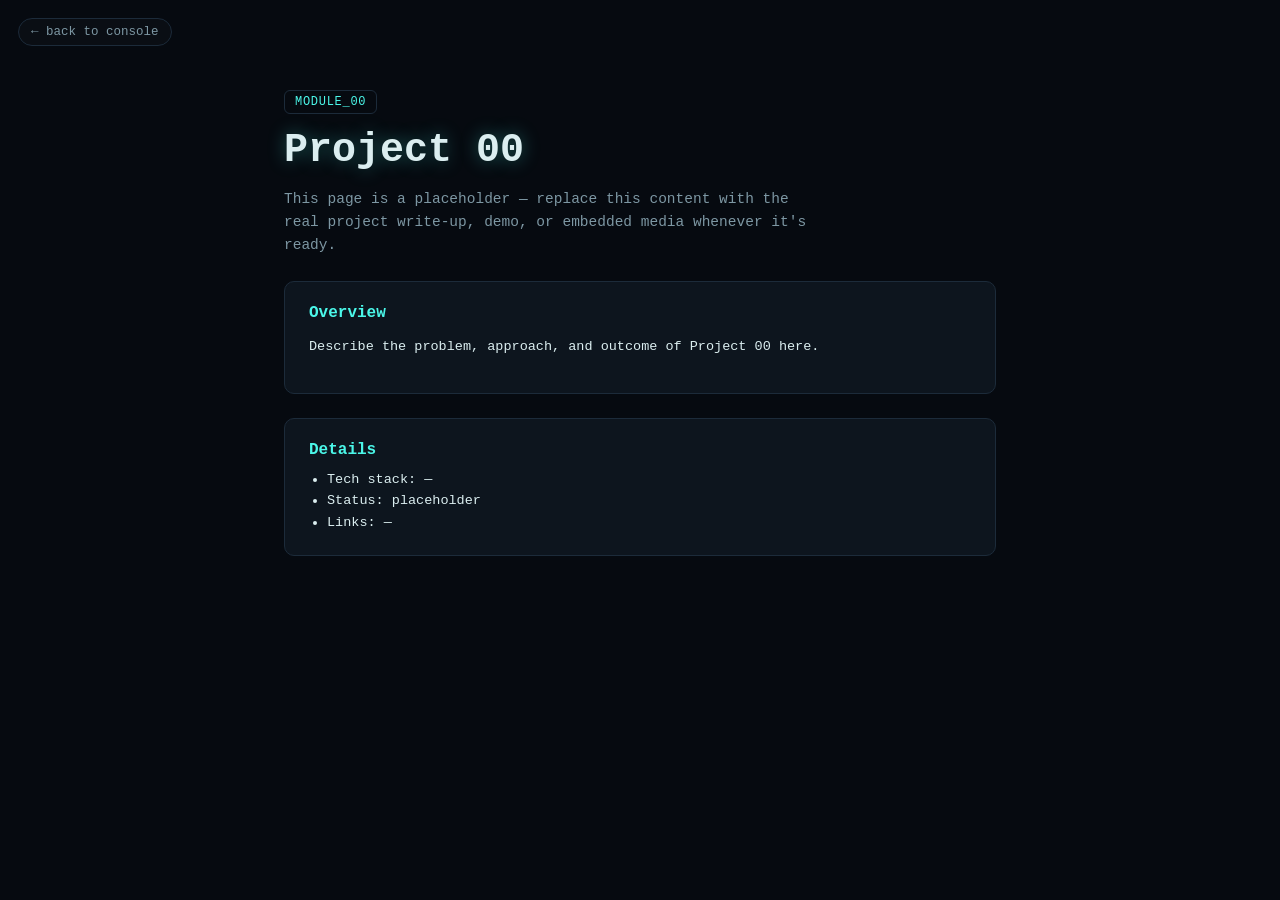
==== projects/project0/index.html @ e6dba57c "Add cyber-themed project console site with 5 isolated project pages - index.html + assets/home/: ter" ====
<!DOCTYPE html>
<html lang="en">
<head>
<meta charset="UTF-8">
<meta name="viewport" content="width=device-width, initial-scale=1.0">
<title>Project 00 // EECS280A</title>
<link rel="icon" href="data:image/svg+xml,<svg xmlns=%22http://www.w3.org/2000/svg%22 viewBox=%220 0 100 100%22><text y=%22.9em%22 font-size=%2290%22>🖥️</text></svg>">
<link rel="stylesheet" href="style.css">
</head>
<body>
  <a class="back" href="../../index.html">← back to console</a>

  <main class="wrap">
    <div class="tag">MODULE_00</div>
    <h1>Project 00</h1>
    <p class="sub">This page is a placeholder — replace this content with the real project write-up, demo, or embedded media whenever it's ready.</p>

    <section class="card">
      <h2>Overview</h2>
      <p>Describe the problem, approach, and outcome of Project 00 here.</p>
    </section>

    <section class="card">
      <h2>Details</h2>
      <ul>
        <li>Tech stack: —</li>
        <li>Status: placeholder</li>
        <li>Links: —</li>
      </ul>
    </section>
  </main>

  <script src="script.js"></script>
</body>
</html>
---- projects/project0/style.css ----
/* =========================================================
   Project 00 styling — scoped to this page only.
   Safe to fully rewrite without affecting the home page
   or any other /projects/* page.
   ========================================================= */

:root {
  --bg: #060a10;
  --card: #0d151e;
  --line: #1c2b3a;
  --accent: #4bf7e9;
  --text: #dbeef0;
  --text-dim: #7d97a3;
  --font-mono: "SFMono-Regular", Consolas, "Liberation Mono", Menlo, Courier, monospace;
}

* { box-sizing: border-box; }

html, body {
  margin: 0;
  background: var(--bg);
  color: var(--text);
  font-family: var(--font-mono);
}

.back {
  position: fixed;
  top: 18px;
  left: 18px;
  font-size: 12.5px;
  color: var(--text-dim);
  text-decoration: none;
  border: 1px solid var(--line);
  padding: 6px 12px;
  border-radius: 999px;
  background: rgba(255, 255, 255, 0.02);
  transition: color 0.15s ease, border-color 0.15s ease;
  z-index: 10;
}

.back:hover {
  color: var(--accent);
  border-color: var(--accent);
}

.wrap {
  max-width: 760px;
  margin: 0 auto;
  padding: 90px 24px 80px;
}

.tag {
  display: inline-block;
  font-size: 12px;
  letter-spacing: 0.06em;
  color: var(--accent);
  border: 1px solid var(--line);
  padding: 4px 10px;
  border-radius: 6px;
  margin-bottom: 14px;
}

h1 {
  font-size: clamp(28px, 5vw, 40px);
  margin: 0 0 12px;
  text-shadow: 0 0 18px color-mix(in srgb, var(--accent) 35%, transparent);
}

.sub {
  color: var(--text-dim);
  font-size: 14.5px;
  line-height: 1.6;
  max-width: 60ch;
}

.card {
  margin-top: 24px;
  padding: 22px 24px;
  background: var(--card);
  border: 1px solid var(--line);
  border-radius: 10px;
}

.card h2 {
  margin: 0 0 10px;
  font-size: 16px;
  color: var(--accent);
}

.card p,
.card li {
  font-size: 13.5px;
  line-height: 1.6;
  color: var(--text);
}

.card ul {
  margin: 0;
  padding-left: 18px;
}
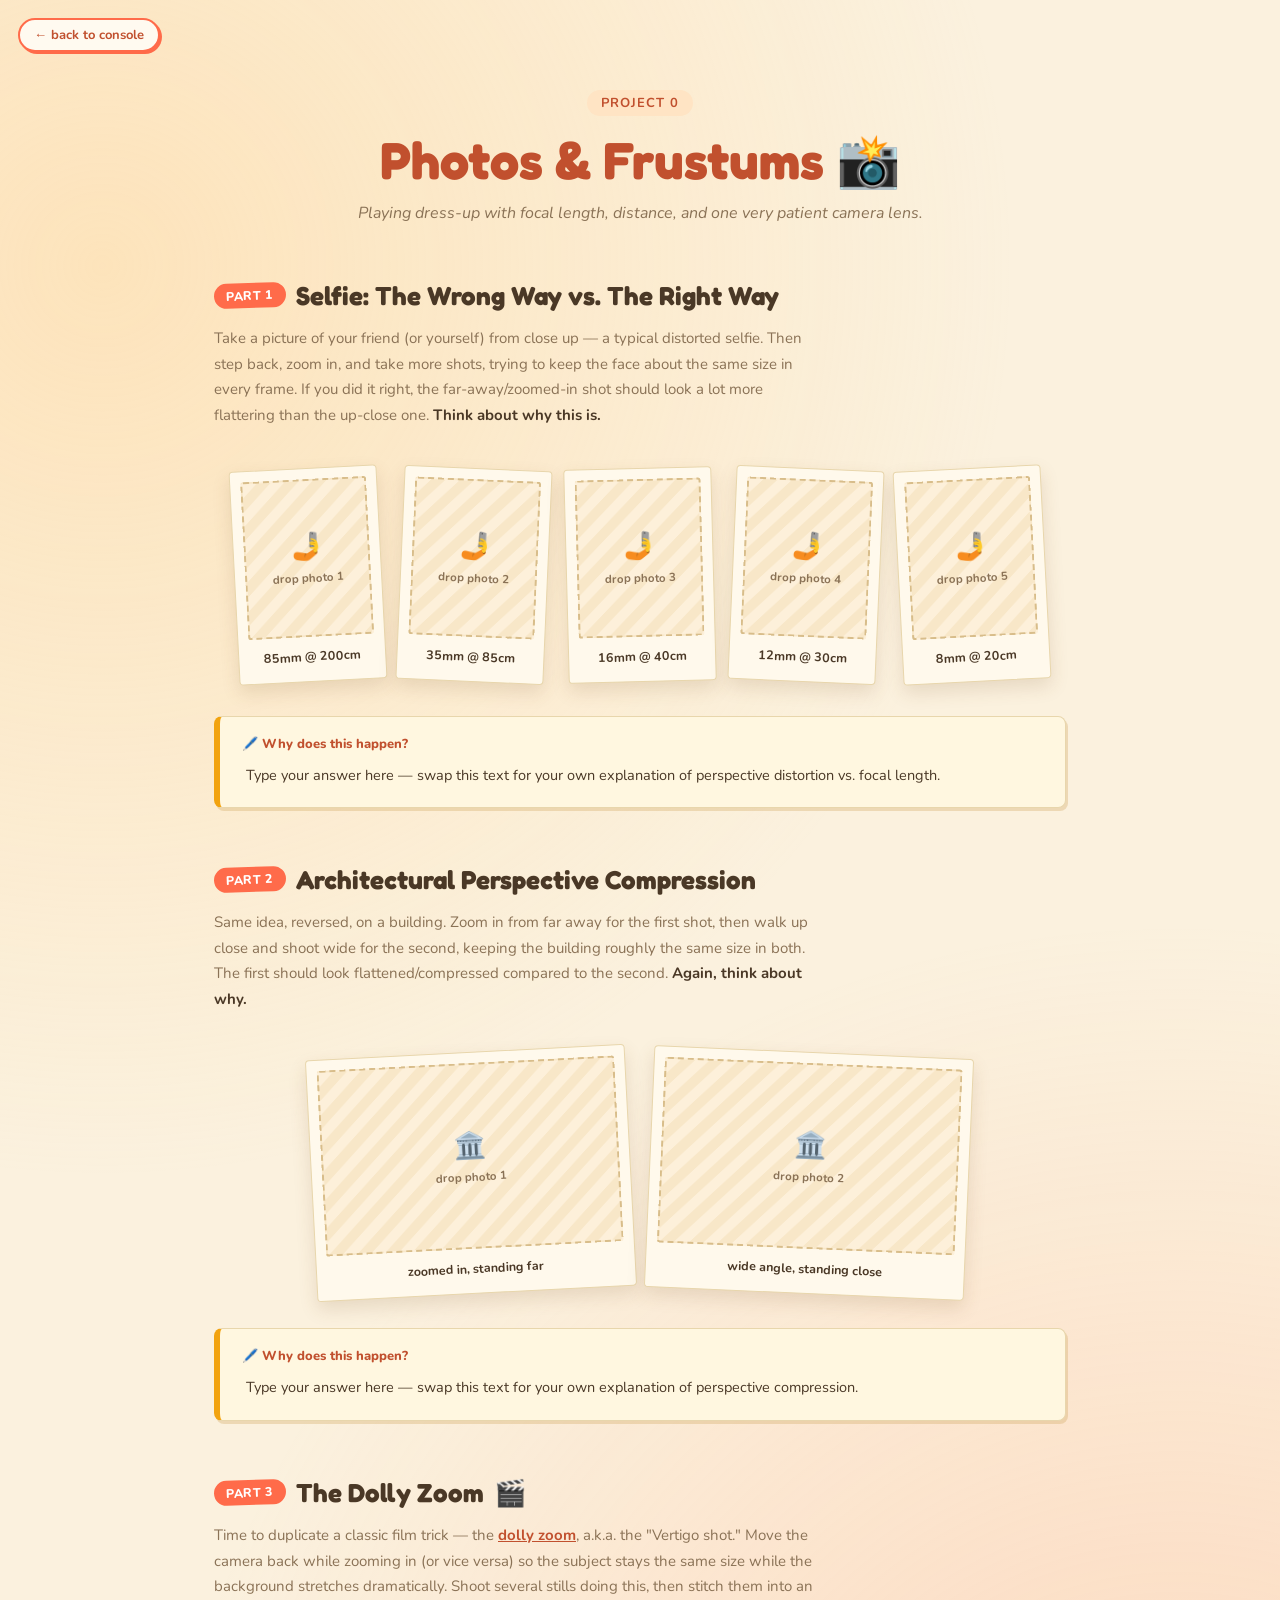
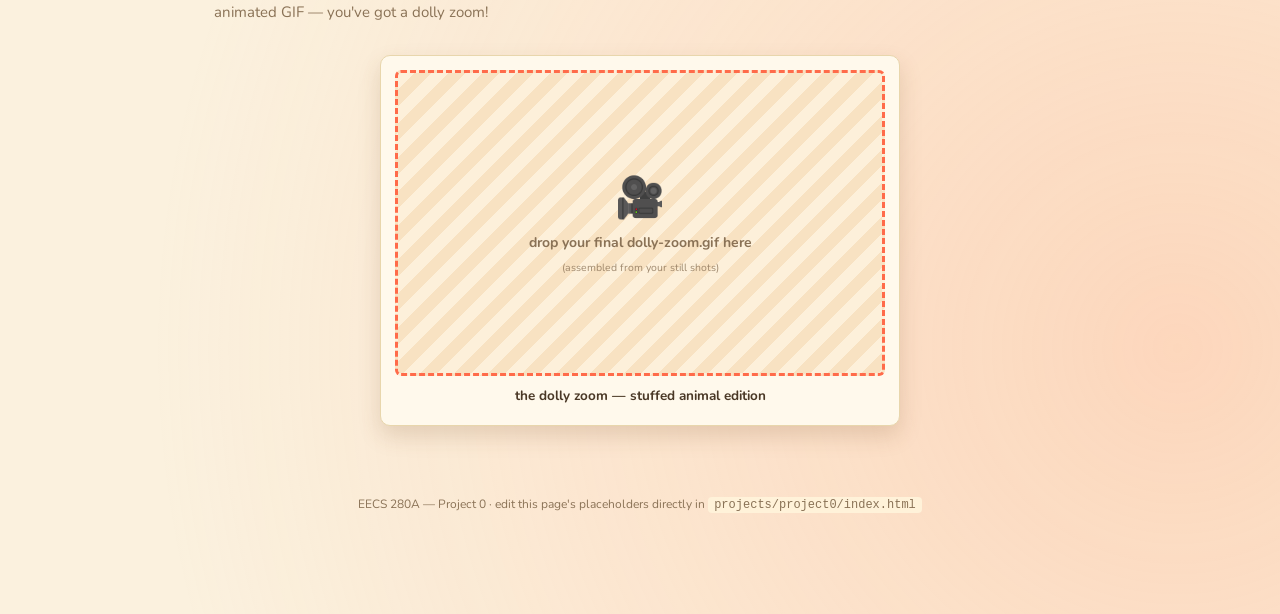
==== commit 10f6809e: "Rebuild Project 0 as the camera frustum / dolly zoom assignment page - Part 1: 5 polaroid-style phot" ====
--- a/projects/project0/index.html
+++ b/projects/project0/index.html
@@ -3,31 +3,116 @@
 <head>
 <meta charset="UTF-8">
 <meta name="viewport" content="width=device-width, initial-scale=1.0">
-<title>Project 00 // EECS280A</title>
-<link rel="icon" href="data:image/svg+xml,<svg xmlns=%22http://www.w3.org/2000/svg%22 viewBox=%220 0 100 100%22><text y=%22.9em%22 font-size=%2290%22>🖥️</text></svg>">
+<title>Project 0 // Photos &amp; Frustums</title>
+<link rel="icon" href="data:image/svg+xml,<svg xmlns=%22http://www.w3.org/2000/svg%22 viewBox=%220 0 100 100%22><text y=%22.9em%22 font-size=%2290%22>📸</text></svg>">
+<link rel="preconnect" href="https://fonts.googleapis.com">
+<link rel="preconnect" href="https://fonts.gstatic.com" crossorigin>
+<link href="https://fonts.googleapis.com/css2?family=Fredoka:wght@500;600;700&family=Nunito:ital,wght@0,400;0,600;0,700;1,600&display=swap" rel="stylesheet">
 <link rel="stylesheet" href="style.css">
 </head>
 <body>
   <a class="back" href="../../index.html">← back to console</a>
 
   <main class="wrap">
-    <div class="tag">MODULE_00</div>
-    <h1>Project 00</h1>
-    <p class="sub">This page is a placeholder — replace this content with the real project write-up, demo, or embedded media whenever it's ready.</p>
 
-    <section class="card">
-      <h2>Overview</h2>
-      <p>Describe the problem, approach, and outcome of Project 00 here.</p>
+    <header class="page-head">
+      <p class="eyebrow">Project 0</p>
+      <h1>Photos &amp; Frustums <span class="wiggle">📸</span></h1>
+      <p class="tagline">Playing dress-up with focal length, distance, and one very patient camera lens.</p>
+    </header>
+
+    <!-- ================= PART 1 ================= -->
+    <section class="part">
+      <h2><span class="num">Part 1</span> Selfie: The Wrong Way vs. The Right Way</h2>
+      <p class="blurb">
+        Take a picture of your friend (or yourself) from close up — a typical distorted selfie.
+        Then step back, zoom in, and take more shots, trying to keep the face about the same size
+        in every frame. If you did it right, the far-away/zoomed-in shot should look a lot more
+        flattering than the up-close one. <strong>Think about why this is.</strong>
+      </p>
+
+      <div class="filmstrip">
+        <!-- Replace each slot's contents with: <img src="your-photo.jpg" alt="Selfie at 85mm"> -->
+        <figure class="photo-slot polaroid">
+          <div class="photo-inner"><span class="ph-icon">🤳</span><span class="ph-text">drop photo 1</span></div>
+          <figcaption><input type="text" value="85mm @ 200cm" aria-label="Caption for photo 1"></figcaption>
+        </figure>
+        <figure class="photo-slot polaroid">
+          <div class="photo-inner"><span class="ph-icon">🤳</span><span class="ph-text">drop photo 2</span></div>
+          <figcaption><input type="text" value="35mm @ 85cm" aria-label="Caption for photo 2"></figcaption>
+        </figure>
+        <figure class="photo-slot polaroid">
+          <div class="photo-inner"><span class="ph-icon">🤳</span><span class="ph-text">drop photo 3</span></div>
+          <figcaption><input type="text" value="16mm @ 40cm" aria-label="Caption for photo 3"></figcaption>
+        </figure>
+        <figure class="photo-slot polaroid">
+          <div class="photo-inner"><span class="ph-icon">🤳</span><span class="ph-text">drop photo 4</span></div>
+          <figcaption><input type="text" value="12mm @ 30cm" aria-label="Caption for photo 4"></figcaption>
+        </figure>
+        <figure class="photo-slot polaroid">
+          <div class="photo-inner"><span class="ph-icon">🤳</span><span class="ph-text">drop photo 5</span></div>
+          <figcaption><input type="text" value="8mm @ 20cm" aria-label="Caption for photo 5"></figcaption>
+        </figure>
+      </div>
+
+      <div class="answer-box">
+        <p class="answer-label">🖊️ Why does this happen?</p>
+        <p class="answer-text" contenteditable="true">Type your answer here — swap this text for your own explanation of perspective distortion vs. focal length.</p>
+      </div>
     </section>
 
-    <section class="card">
-      <h2>Details</h2>
-      <ul>
-        <li>Tech stack: —</li>
-        <li>Status: placeholder</li>
-        <li>Links: —</li>
-      </ul>
+    <!-- ================= PART 2 ================= -->
+    <section class="part">
+      <h2><span class="num">Part 2</span> Architectural Perspective Compression</h2>
+      <p class="blurb">
+        Same idea, reversed, on a building. Zoom in from far away for the first shot, then walk up
+        close and shoot wide for the second, keeping the building roughly the same size in both.
+        The first should look flattened/compressed compared to the second. <strong>Again, think about why.</strong>
+      </p>
+
+      <div class="filmstrip filmstrip--wide">
+        <!-- Replace each slot's contents with: <img src="your-building.jpg" alt="Building facade"> -->
+        <figure class="photo-slot polaroid polaroid--wide">
+          <div class="photo-inner"><span class="ph-icon">🏛️</span><span class="ph-text">drop photo 1</span></div>
+          <figcaption><input type="text" value="zoomed in, standing far" aria-label="Caption for building photo 1"></figcaption>
+        </figure>
+        <figure class="photo-slot polaroid polaroid--wide">
+          <div class="photo-inner"><span class="ph-icon">🏛️</span><span class="ph-text">drop photo 2</span></div>
+          <figcaption><input type="text" value="wide angle, standing close" aria-label="Caption for building photo 2"></figcaption>
+        </figure>
+      </div>
+
+      <div class="answer-box">
+        <p class="answer-label">🖊️ Why does this happen?</p>
+        <p class="answer-text" contenteditable="true">Type your answer here — swap this text for your own explanation of perspective compression.</p>
+      </div>
     </section>
+
+    <!-- ================= PART 3 ================= -->
+    <section class="part">
+      <h2><span class="num">Part 3</span> The Dolly Zoom <span class="wiggle">🎬</span></h2>
+      <p class="blurb">
+        Time to duplicate a classic film trick — the <a href="https://en.wikipedia.org/wiki/Dolly_zoom" target="_blank" rel="noopener">dolly zoom</a>,
+        a.k.a. the "Vertigo shot." Move the camera back while zooming in (or vice versa) so the
+        subject stays the same size while the background stretches dramatically. Shoot several
+        stills doing this, then stitch them into an animated GIF — you've got a dolly zoom!
+      </p>
+
+      <!-- Replace this slot's contents with: <img src="dolly-zoom.gif" alt="Dolly zoom animation"> -->
+      <figure class="gif-slot">
+        <div class="gif-inner">
+          <span class="ph-icon">🎥</span>
+          <span class="ph-text">drop your final dolly-zoom.gif here</span>
+          <span class="ph-sub">(assembled from your still shots)</span>
+        </div>
+        <figcaption><input type="text" value="the dolly zoom — stuffed animal edition" aria-label="Caption for dolly zoom GIF"></figcaption>
+      </figure>
+    </section>
+
+    <footer class="foot">
+      <p>EECS 280A — Project 0 · edit this page's placeholders directly in <code>projects/project0/index.html</code></p>
+    </footer>
+
   </main>
 
   <script src="script.js"></script>
--- a/projects/project0/style.css
+++ b/projects/project0/style.css
@@ -1,100 +1,343 @@
 /* =========================================================
-   Project 00 styling — scoped to this page only.
-   Safe to fully rewrite without affecting the home page
-   or any other /projects/* page.
+   Project 0 styling — scoped to this page only.
+   Warm / funny "scrapbook" theme. Safe to fully rewrite
+   without affecting the home page or any other project page.
    ========================================================= */
 
 :root {
-  --bg: #060a10;
-  --card: #0d151e;
-  --line: #1c2b3a;
-  --accent: #4bf7e9;
-  --text: #dbeef0;
-  --text-dim: #7d97a3;
-  --font-mono: "SFMono-Regular", Consolas, "Liberation Mono", Menlo, Courier, monospace;
+  --bg: #fbf1de;
+  --bg-tape: #fff9ec;
+  --paper: #fffaf0;
+  --line: #e8d6ac;
+  --coral: #ff6b4a;
+  --mustard: #f2a30f;
+  --terracotta: #c1502e;
+  --ink: #4a3826;
+  --ink-dim: #8a7256;
+  --font-display: "Fredoka", "Comic Sans MS", "Segoe UI Rounded", sans-serif;
+  --font-body: "Nunito", "Segoe UI", sans-serif;
 }
 
 * { box-sizing: border-box; }
 
 html, body {
   margin: 0;
-  background: var(--bg);
-  color: var(--text);
-  font-family: var(--font-mono);
+  background:
+    radial-gradient(circle at 8% 12%, rgba(255, 214, 153, 0.5), transparent 40%),
+    radial-gradient(circle at 92% 88%, rgba(255, 176, 138, 0.4), transparent 45%),
+    var(--bg);
+  color: var(--ink);
+  font-family: var(--font-body);
 }
 
 .back {
   position: fixed;
   top: 18px;
   left: 18px;
+  font-size: 13px;
+  font-weight: 700;
+  color: var(--terracotta);
+  text-decoration: none;
+  border: 2px solid var(--coral);
+  padding: 6px 14px;
+  border-radius: 999px;
+  background: var(--paper);
+  box-shadow: 2px 2px 0 var(--coral);
+  transition: transform 0.12s ease, box-shadow 0.12s ease;
+  z-index: 10;
+}
+
+.back:hover {
+  transform: translate(-2px, -2px);
+  box-shadow: 4px 4px 0 var(--coral);
+}
+
+.wrap {
+  max-width: 900px;
+  margin: 0 auto;
+  padding: 90px 24px 90px;
+}
+
+/* ---------- Header ---------- */
+
+.page-head {
+  text-align: center;
+  margin-bottom: 46px;
+}
+
+.eyebrow {
+  display: inline-block;
+  font-weight: 700;
+  font-size: 13px;
+  letter-spacing: 0.08em;
+  text-transform: uppercase;
+  color: var(--terracotta);
+  background: #ffe4c4;
+  padding: 4px 14px;
+  border-radius: 999px;
+  margin: 0 0 12px;
+}
+
+.page-head h1 {
+  font-family: var(--font-display);
+  font-weight: 700;
+  font-size: clamp(32px, 6vw, 52px);
+  margin: 0 0 10px;
+  color: var(--terracotta);
+}
+
+.wiggle {
+  display: inline-block;
+  animation: wiggle 2.6s ease-in-out infinite;
+}
+
+@keyframes wiggle {
+  0%, 100% { transform: rotate(-6deg); }
+  50% { transform: rotate(8deg); }
+}
+
+.tagline {
+  font-size: 16px;
+  color: var(--ink-dim);
+  font-style: italic;
+  margin: 0;
+}
+
+/* ---------- Parts ---------- */
+
+.part {
+  margin-top: 56px;
+}
+
+.part h2 {
+  font-family: var(--font-display);
+  font-size: clamp(20px, 3vw, 26px);
+  color: var(--ink);
+  margin: 0 0 10px;
+  display: flex;
+  align-items: center;
+  gap: 10px;
+  flex-wrap: wrap;
+}
+
+.num {
+  font-family: var(--font-body);
+  font-weight: 800;
   font-size: 12.5px;
-  color: var(--text-dim);
-  text-decoration: none;
+  letter-spacing: 0.05em;
+  text-transform: uppercase;
+  color: #fff;
+  background: var(--coral);
+  padding: 4px 12px;
+  border-radius: 999px;
+  transform: rotate(-2deg);
+}
+
+.blurb {
+  font-size: 15px;
+  line-height: 1.7;
+  color: var(--ink-dim);
+  max-width: 68ch;
+}
+
+.blurb a {
+  color: var(--terracotta);
+  font-weight: 700;
+}
+
+.blurb strong {
+  color: var(--ink);
+}
+
+/* ---------- Filmstrip / polaroids ---------- */
+
+.filmstrip {
+  display: flex;
+  gap: 18px;
+  flex-wrap: wrap;
+  justify-content: center;
+  margin: 30px 0 24px;
+  padding: 10px 0;
+}
+
+.polaroid {
+  background: var(--bg-tape);
   border: 1px solid var(--line);
-  padding: 6px 12px;
-  border-radius: 999px;
-  background: rgba(255, 255, 255, 0.02);
-  transition: color 0.15s ease, border-color 0.15s ease;
-  z-index: 10;
-}
-
-.back:hover {
-  color: var(--accent);
-  border-color: var(--accent);
-}
-
-.wrap {
-  max-width: 760px;
-  margin: 0 auto;
-  padding: 90px 24px 80px;
-}
-
-.tag {
-  display: inline-block;
-  font-size: 12px;
-  letter-spacing: 0.06em;
-  color: var(--accent);
+  border-radius: 4px;
+  padding: 10px 10px 14px;
+  box-shadow: 0 8px 18px rgba(120, 80, 40, 0.15);
+  width: 148px;
+  margin: 0;
+  transition: transform 0.15s ease, box-shadow 0.15s ease;
+}
+
+.filmstrip .polaroid:nth-child(odd) { transform: rotate(-3deg); }
+.filmstrip .polaroid:nth-child(even) { transform: rotate(2.5deg); }
+.filmstrip .polaroid:nth-child(3n) { transform: rotate(-1.5deg); }
+
+.polaroid:hover {
+  transform: rotate(0deg) translateY(-4px) scale(1.03);
+  box-shadow: 0 14px 26px rgba(120, 80, 40, 0.22);
+  z-index: 2;
+}
+
+.polaroid--wide {
+  width: 320px;
+}
+
+.photo-inner {
+  aspect-ratio: 4 / 5;
+  border: 2px dashed #d8bd8a;
+  border-radius: 3px;
+  background: repeating-linear-gradient(
+    135deg,
+    #fdf0da,
+    #fdf0da 10px,
+    #f8e7c8 10px,
+    #f8e7c8 20px
+  );
+  display: flex;
+  flex-direction: column;
+  align-items: center;
+  justify-content: center;
+  gap: 6px;
+  color: var(--ink-dim);
+}
+
+.polaroid--wide .photo-inner {
+  aspect-ratio: 16 / 10;
+}
+
+.ph-icon {
+  font-size: 26px;
+}
+
+.ph-text {
+  font-size: 11.5px;
+  font-weight: 700;
+  text-align: center;
+  padding: 0 8px;
+}
+
+.ph-sub {
+  font-size: 10.5px;
+  color: var(--ink-dim);
+  opacity: 0.8;
+}
+
+figcaption {
+  margin-top: 8px;
+  text-align: center;
+}
+
+figcaption input {
+  width: 100%;
+  border: none;
+  background: transparent;
+  text-align: center;
+  font-family: var(--font-body);
+  font-size: 12.5px;
+  font-weight: 700;
+  color: var(--ink);
+  padding: 2px 4px;
+  border-radius: 4px;
+}
+
+figcaption input:focus {
+  outline: 2px solid var(--mustard);
+  background: #fff;
+}
+
+/* ---------- Answer boxes ---------- */
+
+.answer-box {
+  background: #fff7e0;
   border: 1px solid var(--line);
-  padding: 4px 10px;
-  border-radius: 6px;
-  margin-bottom: 14px;
-}
-
-h1 {
-  font-size: clamp(28px, 5vw, 40px);
-  margin: 0 0 12px;
-  text-shadow: 0 0 18px color-mix(in srgb, var(--accent) 35%, transparent);
-}
-
-.sub {
-  color: var(--text-dim);
+  border-left: 6px solid var(--mustard);
+  border-radius: 8px;
+  padding: 18px 22px;
+  margin-top: 18px;
+  box-shadow: 2px 3px 0 rgba(210, 170, 100, 0.35);
+}
+
+.answer-label {
+  margin: 0 0 8px;
+  font-weight: 800;
+  font-size: 13px;
+  color: var(--terracotta);
+}
+
+.answer-text {
+  margin: 0;
   font-size: 14.5px;
-  line-height: 1.6;
-  max-width: 60ch;
-}
-
-.card {
-  margin-top: 24px;
-  padding: 22px 24px;
-  background: var(--card);
+  line-height: 1.7;
+  color: var(--ink);
+  min-height: 1.4em;
+  border-radius: 4px;
+  padding: 2px 4px;
+}
+
+.answer-text:focus {
+  outline: 2px dashed var(--mustard);
+  background: #fffdf5;
+}
+
+/* ---------- Part 3 GIF slot ---------- */
+
+.gif-slot {
+  margin: 30px auto 0;
+  max-width: 520px;
+  background: var(--bg-tape);
   border: 1px solid var(--line);
   border-radius: 10px;
-}
-
-.card h2 {
-  margin: 0 0 10px;
-  font-size: 16px;
-  color: var(--accent);
-}
-
-.card p,
-.card li {
+  padding: 14px 14px 18px;
+  box-shadow: 0 10px 22px rgba(120, 80, 40, 0.18);
+}
+
+.gif-inner {
+  aspect-ratio: 16 / 10;
+  border: 3px dashed var(--coral);
+  border-radius: 6px;
+  background: repeating-linear-gradient(
+    135deg,
+    #fdf0da,
+    #fdf0da 12px,
+    #f8e2c2 12px,
+    #f8e2c2 24px
+  );
+  display: flex;
+  flex-direction: column;
+  align-items: center;
+  justify-content: center;
+  gap: 8px;
+  color: var(--ink-dim);
+}
+
+.gif-inner .ph-icon { font-size: 40px; }
+.gif-inner .ph-text { font-size: 14px; }
+
+.gif-slot figcaption input {
   font-size: 13.5px;
-  line-height: 1.6;
-  color: var(--text);
-}
-
-.card ul {
-  margin: 0;
-  padding-left: 18px;
-}
+}
+
+/* ---------- Footer ---------- */
+
+.foot {
+  margin-top: 70px;
+  text-align: center;
+  font-size: 12px;
+  color: var(--ink-dim);
+}
+
+.foot code {
+  background: #fff2d9;
+  padding: 1px 6px;
+  border-radius: 4px;
+}
+
+@media (max-width: 560px) {
+  .wrap { padding: 80px 16px 70px; }
+  .filmstrip { gap: 12px; }
+  .polaroid { width: 42%; }
+  .polaroid--wide { width: 100%; }
+}
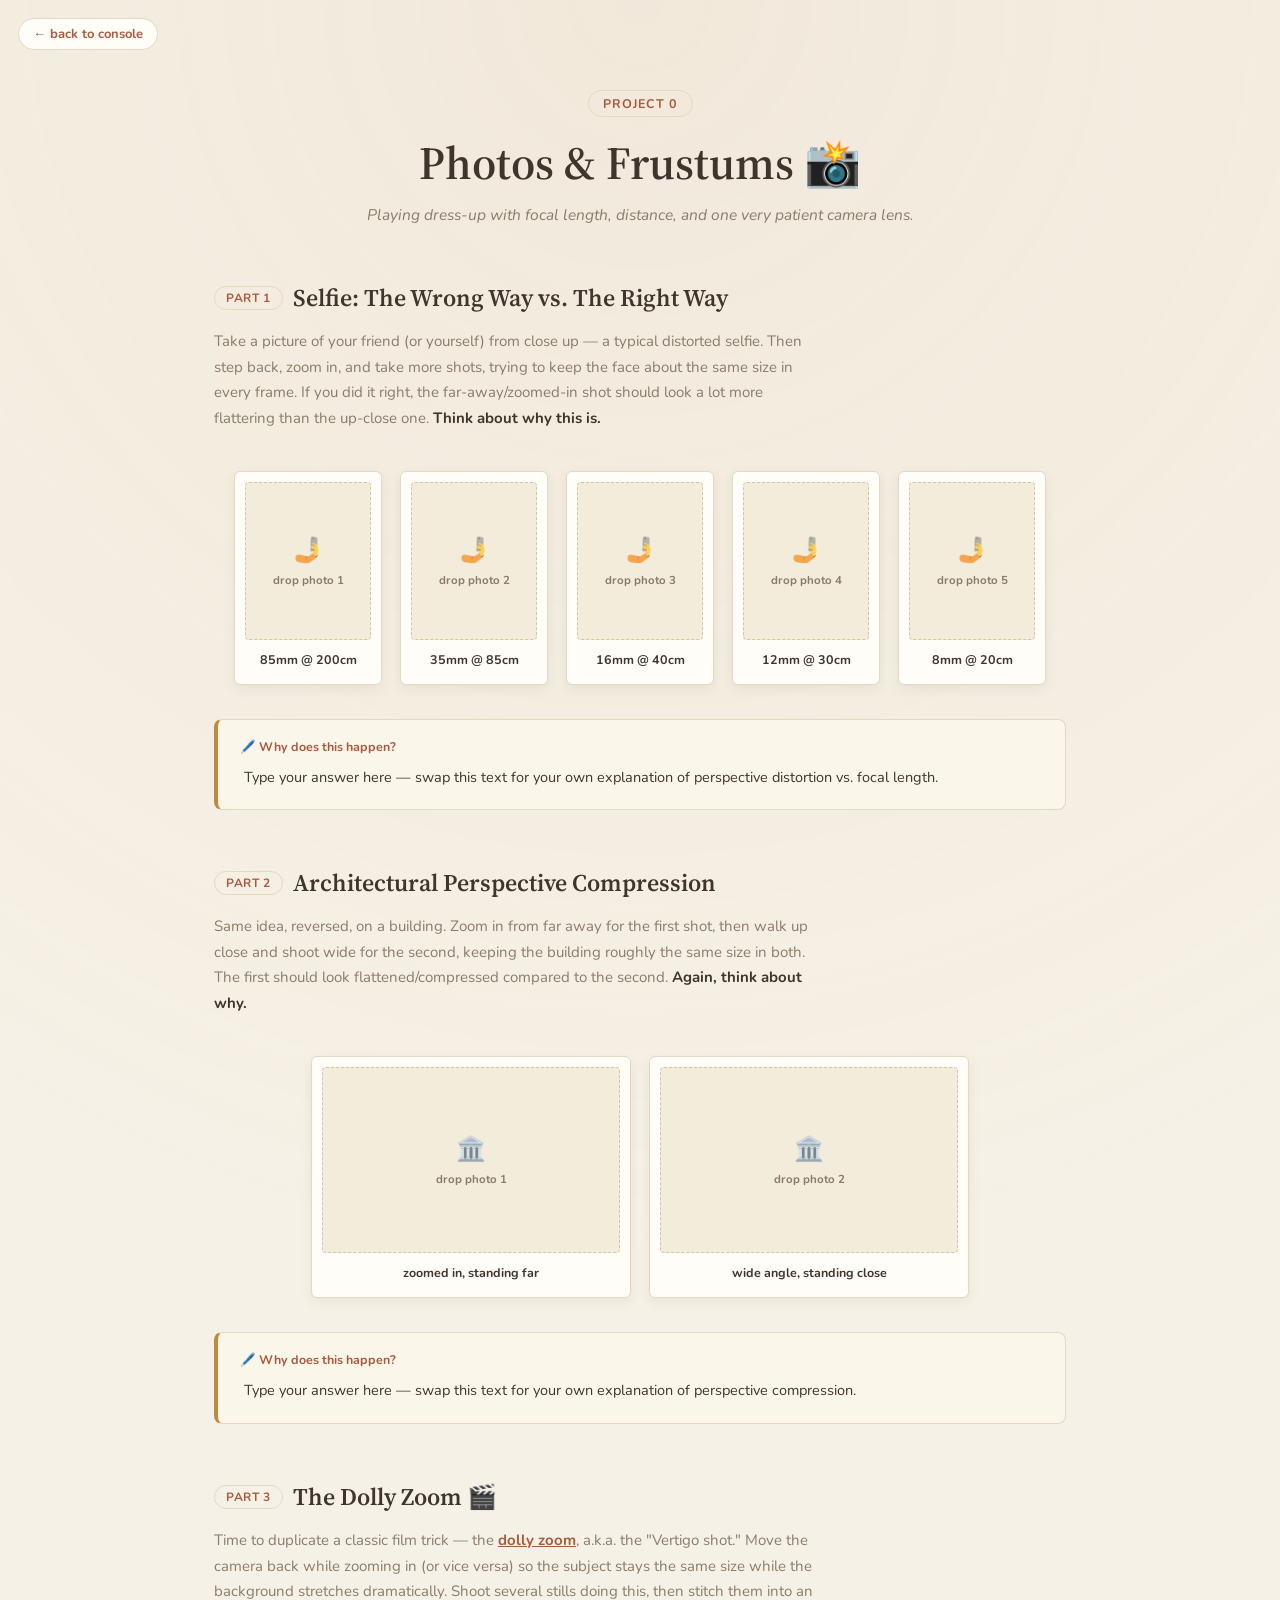
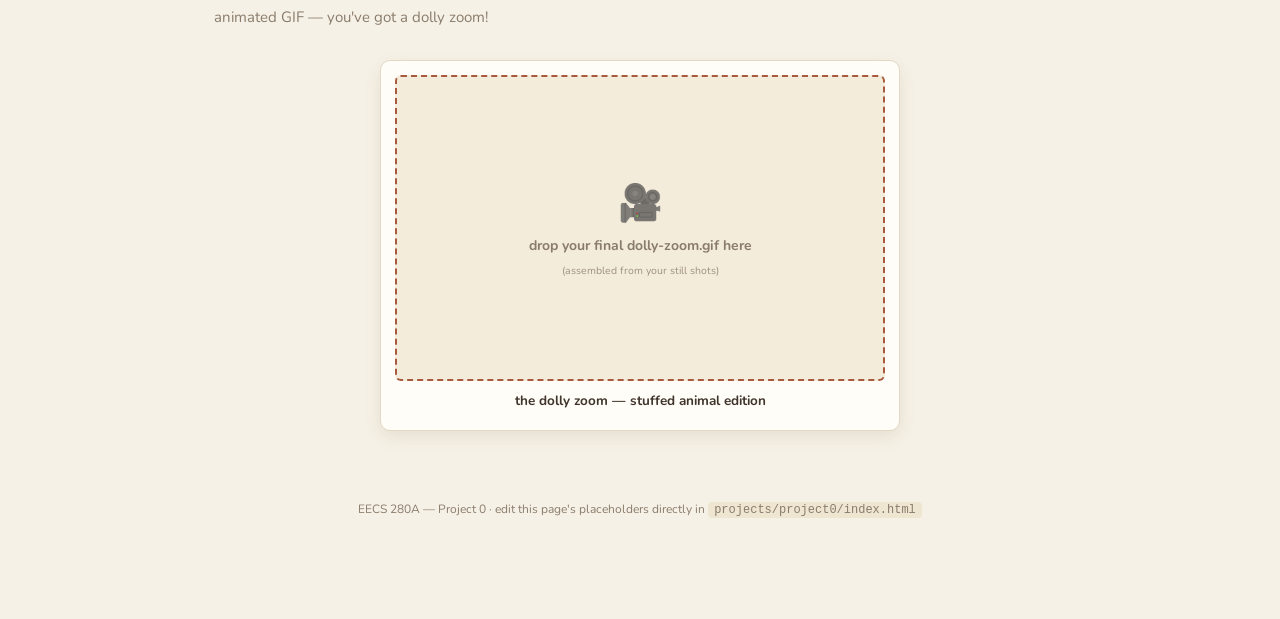
==== commit 724d8e54: "Tone down Project 0's theme from scrapbook-cute to warm/understated - Mute the palette: bright coral" ====
--- a/projects/project0/index.html
+++ b/projects/project0/index.html
@@ -7,7 +7,7 @@
 <link rel="icon" href="data:image/svg+xml,<svg xmlns=%22http://www.w3.org/2000/svg%22 viewBox=%220 0 100 100%22><text y=%22.9em%22 font-size=%2290%22>📸</text></svg>">
 <link rel="preconnect" href="https://fonts.googleapis.com">
 <link rel="preconnect" href="https://fonts.gstatic.com" crossorigin>
-<link href="https://fonts.googleapis.com/css2?family=Fredoka:wght@500;600;700&family=Nunito:ital,wght@0,400;0,600;0,700;1,600&display=swap" rel="stylesheet">
+<link href="https://fonts.googleapis.com/css2?family=Source+Serif+4:opsz,wght@8..60,500;8..60,600;8..60,700&family=Nunito:ital,wght@0,400;0,600;0,700;1,600&display=swap" rel="stylesheet">
 <link rel="stylesheet" href="style.css">
 </head>
 <body>
@@ -17,7 +17,7 @@
 
     <header class="page-head">
       <p class="eyebrow">Project 0</p>
-      <h1>Photos &amp; Frustums <span class="wiggle">📸</span></h1>
+      <h1>Photos &amp; Frustums 📸</h1>
       <p class="tagline">Playing dress-up with focal length, distance, and one very patient camera lens.</p>
     </header>
 
@@ -90,7 +90,7 @@
 
     <!-- ================= PART 3 ================= -->
     <section class="part">
-      <h2><span class="num">Part 3</span> The Dolly Zoom <span class="wiggle">🎬</span></h2>
+      <h2><span class="num">Part 3</span> The Dolly Zoom 🎬</h2>
       <p class="blurb">
         Time to duplicate a classic film trick — the <a href="https://en.wikipedia.org/wiki/Dolly_zoom" target="_blank" rel="noopener">dolly zoom</a>,
         a.k.a. the "Vertigo shot." Move the camera back while zooming in (or vice versa) so the
--- a/projects/project0/style.css
+++ b/projects/project0/style.css
@@ -1,20 +1,20 @@
 /* =========================================================
    Project 0 styling — scoped to this page only.
-   Warm / funny "scrapbook" theme. Safe to fully rewrite
-   without affecting the home page or any other project page.
+   Warm, understated theme (photo-portfolio feel, not a
+   scrapbook). Safe to fully rewrite without affecting the
+   home page or any other project page.
    ========================================================= */
 
 :root {
-  --bg: #fbf1de;
-  --bg-tape: #fff9ec;
-  --paper: #fffaf0;
-  --line: #e8d6ac;
-  --coral: #ff6b4a;
-  --mustard: #f2a30f;
-  --terracotta: #c1502e;
-  --ink: #4a3826;
-  --ink-dim: #8a7256;
-  --font-display: "Fredoka", "Comic Sans MS", "Segoe UI Rounded", sans-serif;
+  --bg: #f6f1e6;
+  --bg-tape: #fffdf8;
+  --paper: #fffdf8;
+  --line: #e2d8c3;
+  --accent: #a85a3f;        /* muted rust — was bright coral */
+  --accent-soft: #c08a3e;   /* soft ochre — was bright mustard */
+  --ink: #40352c;
+  --ink-dim: #8a7c6c;
+  --font-display: "Source Serif 4", Georgia, "Times New Roman", serif;
   --font-body: "Nunito", "Segoe UI", sans-serif;
 }
 
@@ -23,8 +23,7 @@
 html, body {
   margin: 0;
   background:
-    radial-gradient(circle at 8% 12%, rgba(255, 214, 153, 0.5), transparent 40%),
-    radial-gradient(circle at 92% 88%, rgba(255, 176, 138, 0.4), transparent 45%),
+    radial-gradient(circle at 50% 0%, rgba(200, 160, 120, 0.10), transparent 55%),
     var(--bg);
   color: var(--ink);
   font-family: var(--font-body);
@@ -36,20 +35,18 @@
   left: 18px;
   font-size: 13px;
   font-weight: 700;
-  color: var(--terracotta);
+  color: var(--accent);
   text-decoration: none;
-  border: 2px solid var(--coral);
+  border: 1px solid var(--line);
   padding: 6px 14px;
   border-radius: 999px;
   background: var(--paper);
-  box-shadow: 2px 2px 0 var(--coral);
-  transition: transform 0.12s ease, box-shadow 0.12s ease;
+  transition: border-color 0.15s ease, color 0.15s ease;
   z-index: 10;
 }
 
 .back:hover {
-  transform: translate(-2px, -2px);
-  box-shadow: 4px 4px 0 var(--coral);
+  border-color: var(--accent);
 }
 
 .wrap {
@@ -68,36 +65,27 @@
 .eyebrow {
   display: inline-block;
   font-weight: 700;
-  font-size: 13px;
+  font-size: 12.5px;
   letter-spacing: 0.08em;
   text-transform: uppercase;
-  color: var(--terracotta);
-  background: #ffe4c4;
+  color: var(--accent);
+  background: transparent;
+  border: 1px solid var(--line);
   padding: 4px 14px;
   border-radius: 999px;
-  margin: 0 0 12px;
+  margin: 0 0 14px;
 }
 
 .page-head h1 {
   font-family: var(--font-display);
-  font-weight: 700;
-  font-size: clamp(32px, 6vw, 52px);
+  font-weight: 600;
+  font-size: clamp(30px, 5.5vw, 46px);
   margin: 0 0 10px;
-  color: var(--terracotta);
-}
-
-.wiggle {
-  display: inline-block;
-  animation: wiggle 2.6s ease-in-out infinite;
-}
-
-@keyframes wiggle {
-  0%, 100% { transform: rotate(-6deg); }
-  50% { transform: rotate(8deg); }
+  color: var(--ink);
 }
 
 .tagline {
-  font-size: 16px;
+  font-size: 15.5px;
   color: var(--ink-dim);
   font-style: italic;
   margin: 0;
@@ -111,7 +99,8 @@
 
 .part h2 {
   font-family: var(--font-display);
-  font-size: clamp(20px, 3vw, 26px);
+  font-weight: 600;
+  font-size: clamp(19px, 2.6vw, 24px);
   color: var(--ink);
   margin: 0 0 10px;
   display: flex;
@@ -122,15 +111,15 @@
 
 .num {
   font-family: var(--font-body);
-  font-weight: 800;
-  font-size: 12.5px;
+  font-weight: 700;
+  font-size: 12px;
   letter-spacing: 0.05em;
   text-transform: uppercase;
-  color: #fff;
-  background: var(--coral);
-  padding: 4px 12px;
+  color: var(--accent);
+  background: transparent;
+  border: 1px solid var(--line);
+  padding: 3px 11px;
   border-radius: 999px;
-  transform: rotate(-2deg);
 }
 
 .blurb {
@@ -141,7 +130,7 @@
 }
 
 .blurb a {
-  color: var(--terracotta);
+  color: var(--accent);
   font-weight: 700;
 }
 
@@ -149,7 +138,7 @@
   color: var(--ink);
 }
 
-/* ---------- Filmstrip / polaroids ---------- */
+/* ---------- Filmstrip / photo cards ---------- */
 
 .filmstrip {
   display: flex;
@@ -163,22 +152,17 @@
 .polaroid {
   background: var(--bg-tape);
   border: 1px solid var(--line);
-  border-radius: 4px;
+  border-radius: 6px;
   padding: 10px 10px 14px;
-  box-shadow: 0 8px 18px rgba(120, 80, 40, 0.15);
+  box-shadow: 0 4px 12px rgba(90, 70, 50, 0.08);
   width: 148px;
   margin: 0;
-  transition: transform 0.15s ease, box-shadow 0.15s ease;
-}
-
-.filmstrip .polaroid:nth-child(odd) { transform: rotate(-3deg); }
-.filmstrip .polaroid:nth-child(even) { transform: rotate(2.5deg); }
-.filmstrip .polaroid:nth-child(3n) { transform: rotate(-1.5deg); }
+  transition: box-shadow 0.15s ease, transform 0.15s ease;
+}
 
 .polaroid:hover {
-  transform: rotate(0deg) translateY(-4px) scale(1.03);
-  box-shadow: 0 14px 26px rgba(120, 80, 40, 0.22);
-  z-index: 2;
+  transform: translateY(-3px);
+  box-shadow: 0 10px 20px rgba(90, 70, 50, 0.13);
 }
 
 .polaroid--wide {
@@ -187,15 +171,9 @@
 
 .photo-inner {
   aspect-ratio: 4 / 5;
-  border: 2px dashed #d8bd8a;
-  border-radius: 3px;
-  background: repeating-linear-gradient(
-    135deg,
-    #fdf0da,
-    #fdf0da 10px,
-    #f8e7c8 10px,
-    #f8e7c8 20px
-  );
+  border: 1.5px dashed #d3c6a8;
+  border-radius: 4px;
+  background: #f4ecdb;
   display: flex;
   flex-direction: column;
   align-items: center;
@@ -209,7 +187,8 @@
 }
 
 .ph-icon {
-  font-size: 26px;
+  font-size: 24px;
+  opacity: 0.75;
 }
 
 .ph-text {
@@ -244,27 +223,26 @@
 }
 
 figcaption input:focus {
-  outline: 2px solid var(--mustard);
+  outline: 2px solid var(--accent-soft);
   background: #fff;
 }
 
 /* ---------- Answer boxes ---------- */
 
 .answer-box {
-  background: #fff7e0;
-  border: 1px solid var(--line);
-  border-left: 6px solid var(--mustard);
+  background: #fbf6ea;
+  border: 1px solid var(--line);
+  border-left: 4px solid var(--accent-soft);
   border-radius: 8px;
   padding: 18px 22px;
   margin-top: 18px;
-  box-shadow: 2px 3px 0 rgba(210, 170, 100, 0.35);
 }
 
 .answer-label {
   margin: 0 0 8px;
-  font-weight: 800;
-  font-size: 13px;
-  color: var(--terracotta);
+  font-weight: 700;
+  font-size: 12.5px;
+  color: var(--accent);
 }
 
 .answer-text {
@@ -278,7 +256,7 @@
 }
 
 .answer-text:focus {
-  outline: 2px dashed var(--mustard);
+  outline: 2px dashed var(--accent-soft);
   background: #fffdf5;
 }
 
@@ -291,20 +269,14 @@
   border: 1px solid var(--line);
   border-radius: 10px;
   padding: 14px 14px 18px;
-  box-shadow: 0 10px 22px rgba(120, 80, 40, 0.18);
+  box-shadow: 0 6px 16px rgba(90, 70, 50, 0.10);
 }
 
 .gif-inner {
   aspect-ratio: 16 / 10;
-  border: 3px dashed var(--coral);
+  border: 2px dashed var(--accent);
   border-radius: 6px;
-  background: repeating-linear-gradient(
-    135deg,
-    #fdf0da,
-    #fdf0da 12px,
-    #f8e2c2 12px,
-    #f8e2c2 24px
-  );
+  background: #f4ecdb;
   display: flex;
   flex-direction: column;
   align-items: center;
@@ -313,7 +285,7 @@
   color: var(--ink-dim);
 }
 
-.gif-inner .ph-icon { font-size: 40px; }
+.gif-inner .ph-icon { font-size: 36px; }
 .gif-inner .ph-text { font-size: 14px; }
 
 .gif-slot figcaption input {
@@ -330,7 +302,7 @@
 }
 
 .foot code {
-  background: #fff2d9;
+  background: #efe6d2;
   padding: 1px 6px;
   border-radius: 4px;
 }
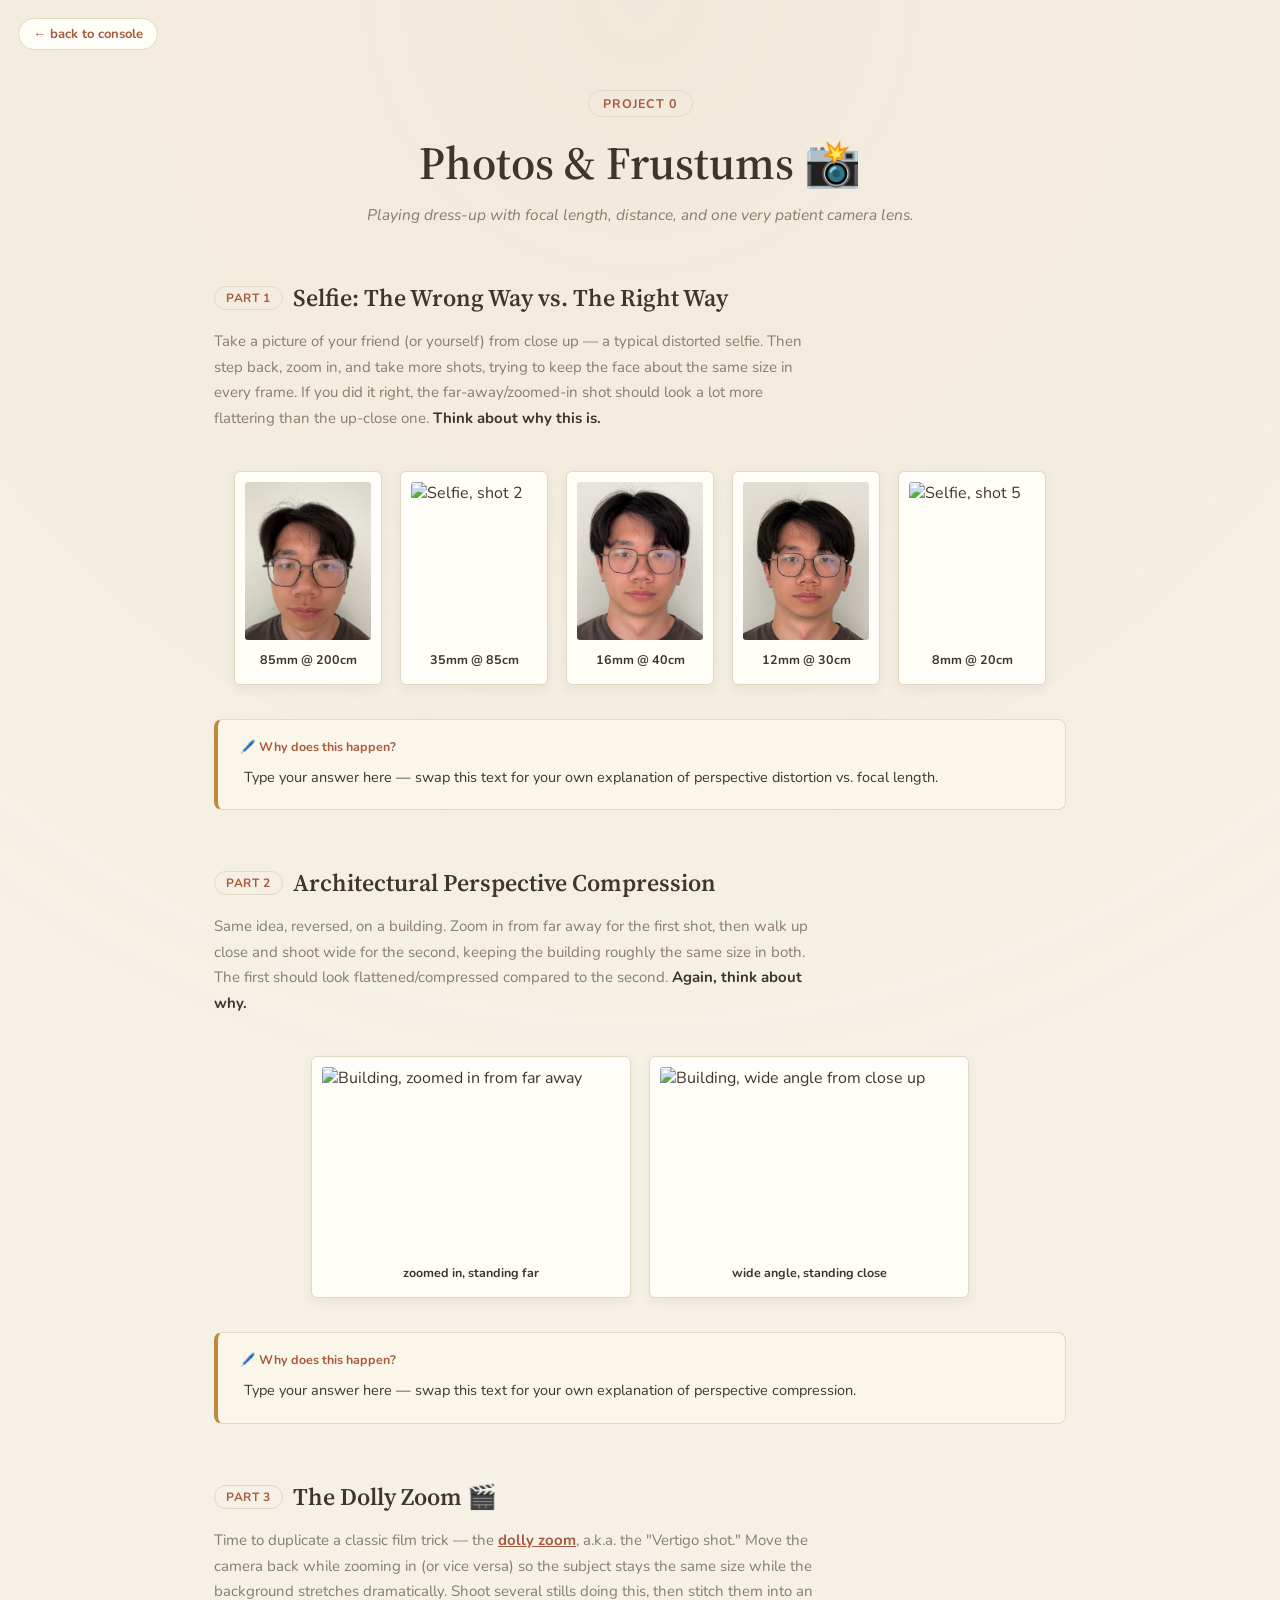
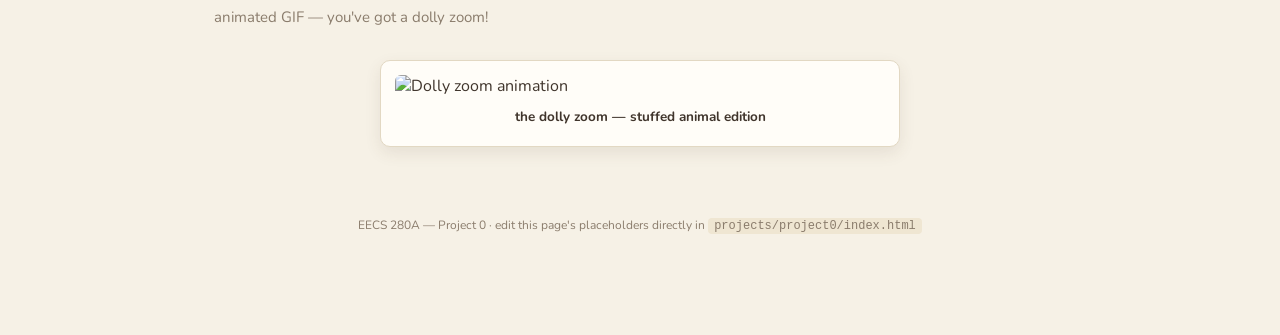
==== commit 16a34ddf: "Wire real photos into Project 0's page - Part 1: selfie-1.jpg .. selfie-5.jpg into the 5 photo slots" ====
--- a/projects/project0/index.html
+++ b/projects/project0/index.html
@@ -32,25 +32,24 @@
       </p>
 
       <div class="filmstrip">
-        <!-- Replace each slot's contents with: <img src="your-photo.jpg" alt="Selfie at 85mm"> -->
         <figure class="photo-slot polaroid">
-          <div class="photo-inner"><span class="ph-icon">🤳</span><span class="ph-text">drop photo 1</span></div>
+          <img src="selfie-1.jpg" alt="Selfie, shot 1" loading="lazy">
           <figcaption><input type="text" value="85mm @ 200cm" aria-label="Caption for photo 1"></figcaption>
         </figure>
         <figure class="photo-slot polaroid">
-          <div class="photo-inner"><span class="ph-icon">🤳</span><span class="ph-text">drop photo 2</span></div>
+          <img src="selfie-2.jpg" alt="Selfie, shot 2" loading="lazy">
           <figcaption><input type="text" value="35mm @ 85cm" aria-label="Caption for photo 2"></figcaption>
         </figure>
         <figure class="photo-slot polaroid">
-          <div class="photo-inner"><span class="ph-icon">🤳</span><span class="ph-text">drop photo 3</span></div>
+          <img src="selfie-3.jpg" alt="Selfie, shot 3" loading="lazy">
           <figcaption><input type="text" value="16mm @ 40cm" aria-label="Caption for photo 3"></figcaption>
         </figure>
         <figure class="photo-slot polaroid">
-          <div class="photo-inner"><span class="ph-icon">🤳</span><span class="ph-text">drop photo 4</span></div>
+          <img src="selfie-4.jpg" alt="Selfie, shot 4" loading="lazy">
           <figcaption><input type="text" value="12mm @ 30cm" aria-label="Caption for photo 4"></figcaption>
         </figure>
         <figure class="photo-slot polaroid">
-          <div class="photo-inner"><span class="ph-icon">🤳</span><span class="ph-text">drop photo 5</span></div>
+          <img src="selfie-5.jpg" alt="Selfie, shot 5" loading="lazy">
           <figcaption><input type="text" value="8mm @ 20cm" aria-label="Caption for photo 5"></figcaption>
         </figure>
       </div>
@@ -71,13 +70,12 @@
       </p>
 
       <div class="filmstrip filmstrip--wide">
-        <!-- Replace each slot's contents with: <img src="your-building.jpg" alt="Building facade"> -->
         <figure class="photo-slot polaroid polaroid--wide">
-          <div class="photo-inner"><span class="ph-icon">🏛️</span><span class="ph-text">drop photo 1</span></div>
+          <img src="building-1.jpg" alt="Building, zoomed in from far away" loading="lazy">
           <figcaption><input type="text" value="zoomed in, standing far" aria-label="Caption for building photo 1"></figcaption>
         </figure>
         <figure class="photo-slot polaroid polaroid--wide">
-          <div class="photo-inner"><span class="ph-icon">🏛️</span><span class="ph-text">drop photo 2</span></div>
+          <img src="building-2.jpg" alt="Building, wide angle from close up" loading="lazy">
           <figcaption><input type="text" value="wide angle, standing close" aria-label="Caption for building photo 2"></figcaption>
         </figure>
       </div>
@@ -98,13 +96,8 @@
         stills doing this, then stitch them into an animated GIF — you've got a dolly zoom!
       </p>
 
-      <!-- Replace this slot's contents with: <img src="dolly-zoom.gif" alt="Dolly zoom animation"> -->
       <figure class="gif-slot">
-        <div class="gif-inner">
-          <span class="ph-icon">🎥</span>
-          <span class="ph-text">drop your final dolly-zoom.gif here</span>
-          <span class="ph-sub">(assembled from your still shots)</span>
-        </div>
+        <img src="dolly-zoom.gif" alt="Dolly zoom animation" loading="lazy">
         <figcaption><input type="text" value="the dolly zoom — stuffed animal edition" aria-label="Caption for dolly zoom GIF"></figcaption>
       </figure>
     </section>
--- a/projects/project0/style.css
+++ b/projects/project0/style.css
@@ -186,6 +186,18 @@
   aspect-ratio: 16 / 10;
 }
 
+.polaroid img {
+  display: block;
+  width: 100%;
+  aspect-ratio: 4 / 5;
+  object-fit: cover;
+  border-radius: 3px;
+}
+
+.polaroid--wide img {
+  aspect-ratio: 16 / 10;
+}
+
 .ph-icon {
   font-size: 24px;
   opacity: 0.75;
@@ -288,6 +300,12 @@
 .gif-inner .ph-icon { font-size: 36px; }
 .gif-inner .ph-text { font-size: 14px; }
 
+.gif-slot img {
+  display: block;
+  width: 100%;
+  border-radius: 6px;
+}
+
 .gif-slot figcaption input {
   font-size: 13.5px;
 }
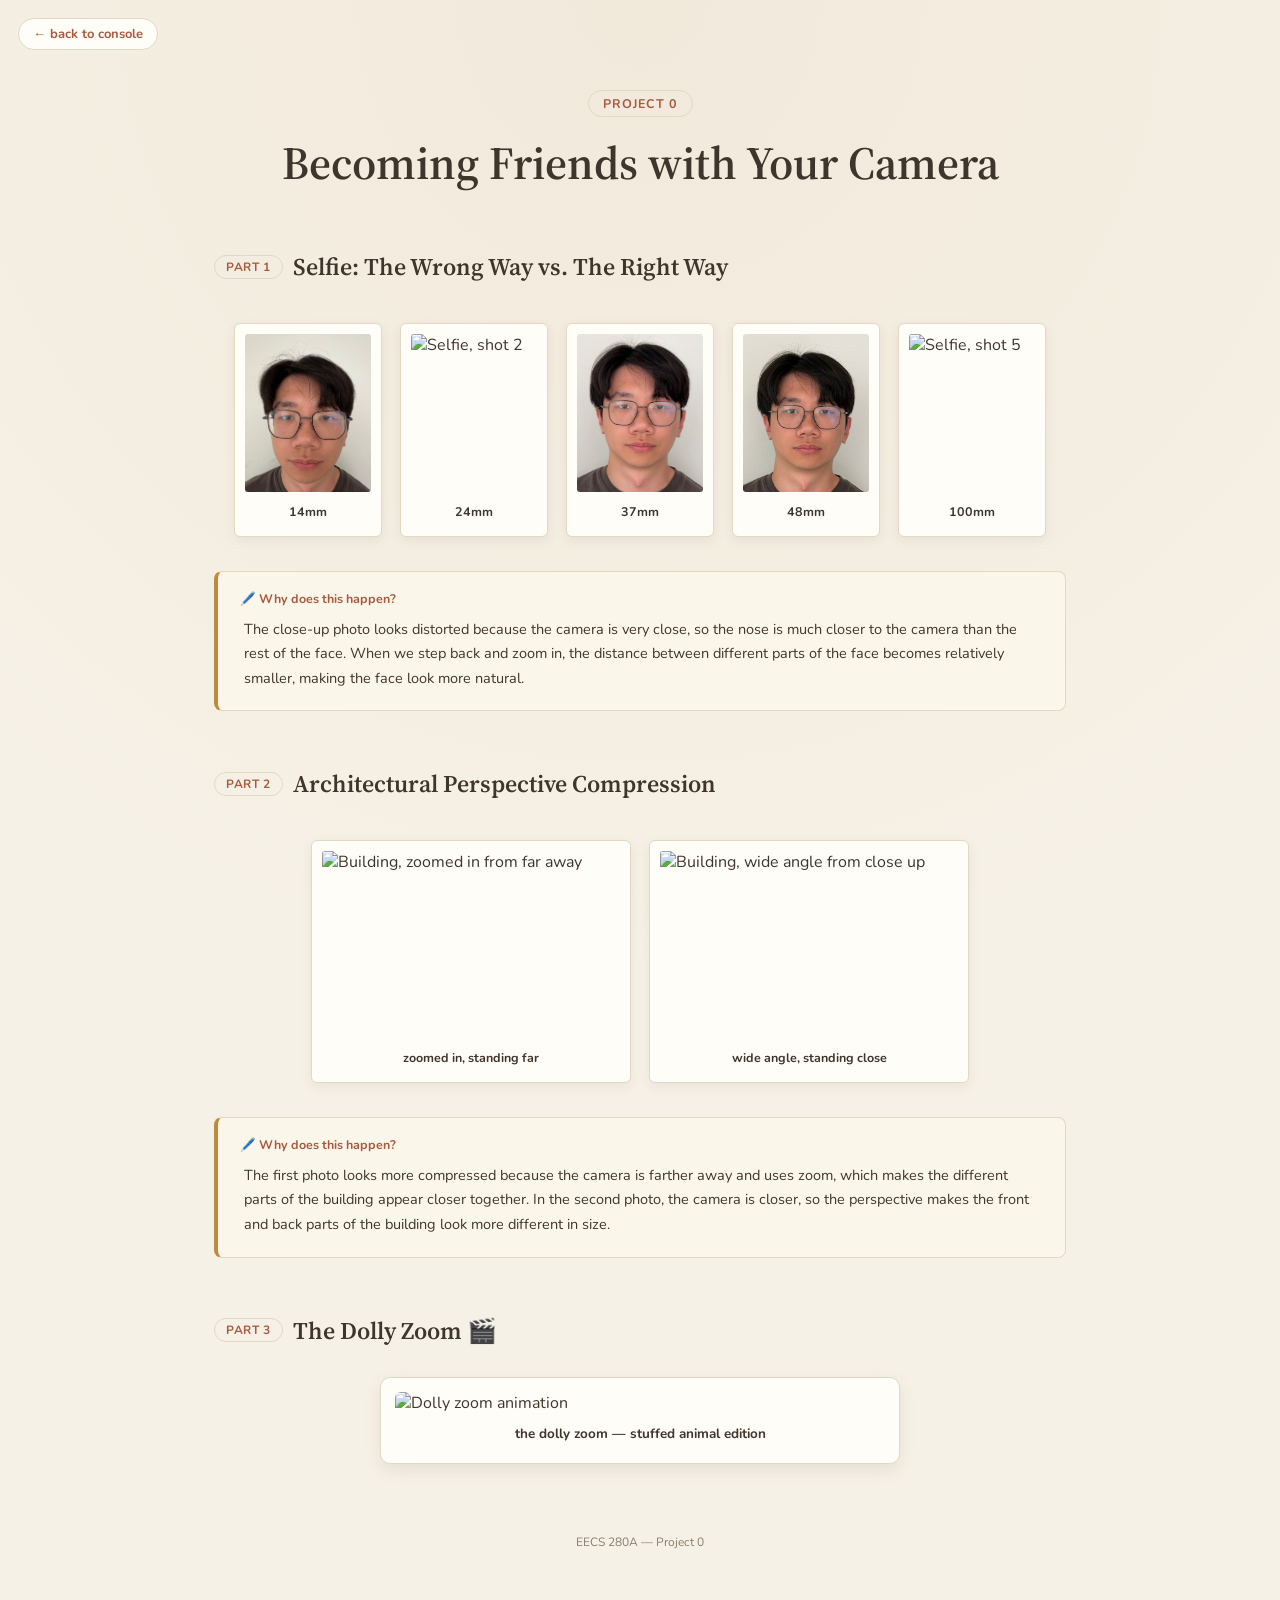
==== commit 6777c962: "finish the part "Why does this happen?" in the project 0" ====
--- a/projects/project0/index.html
+++ b/projects/project0/index.html
@@ -17,57 +17,45 @@
 
     <header class="page-head">
       <p class="eyebrow">Project 0</p>
-      <h1>Photos &amp; Frustums 📸</h1>
-      <p class="tagline">Playing dress-up with focal length, distance, and one very patient camera lens.</p>
+      <h1>Becoming Friends with Your Camera</h1>
     </header>
 
     <!-- ================= PART 1 ================= -->
     <section class="part">
       <h2><span class="num">Part 1</span> Selfie: The Wrong Way vs. The Right Way</h2>
-      <p class="blurb">
-        Take a picture of your friend (or yourself) from close up — a typical distorted selfie.
-        Then step back, zoom in, and take more shots, trying to keep the face about the same size
-        in every frame. If you did it right, the far-away/zoomed-in shot should look a lot more
-        flattering than the up-close one. <strong>Think about why this is.</strong>
-      </p>
 
       <div class="filmstrip">
         <figure class="photo-slot polaroid">
           <img src="selfie-1.jpg" alt="Selfie, shot 1" loading="lazy">
-          <figcaption><input type="text" value="85mm @ 200cm" aria-label="Caption for photo 1"></figcaption>
+          <figcaption><input type="text" value="14mm" aria-label="Caption for photo 1"></figcaption>
         </figure>
         <figure class="photo-slot polaroid">
           <img src="selfie-2.jpg" alt="Selfie, shot 2" loading="lazy">
-          <figcaption><input type="text" value="35mm @ 85cm" aria-label="Caption for photo 2"></figcaption>
+          <figcaption><input type="text" value="24mm" aria-label="Caption for photo 2"></figcaption>
         </figure>
         <figure class="photo-slot polaroid">
           <img src="selfie-3.jpg" alt="Selfie, shot 3" loading="lazy">
-          <figcaption><input type="text" value="16mm @ 40cm" aria-label="Caption for photo 3"></figcaption>
+          <figcaption><input type="text" value="37mm" aria-label="Caption for photo 3"></figcaption>
         </figure>
         <figure class="photo-slot polaroid">
           <img src="selfie-4.jpg" alt="Selfie, shot 4" loading="lazy">
-          <figcaption><input type="text" value="12mm @ 30cm" aria-label="Caption for photo 4"></figcaption>
+          <figcaption><input type="text" value="48mm" aria-label="Caption for photo 4"></figcaption>
         </figure>
         <figure class="photo-slot polaroid">
           <img src="selfie-5.jpg" alt="Selfie, shot 5" loading="lazy">
-          <figcaption><input type="text" value="8mm @ 20cm" aria-label="Caption for photo 5"></figcaption>
+          <figcaption><input type="text" value="100mm" aria-label="Caption for photo 5"></figcaption>
         </figure>
       </div>
 
       <div class="answer-box">
         <p class="answer-label">🖊️ Why does this happen?</p>
-        <p class="answer-text" contenteditable="true">Type your answer here — swap this text for your own explanation of perspective distortion vs. focal length.</p>
+        <p class="answer-text" contenteditable="true"> The close-up photo looks distorted because the camera is very close, so the nose is much closer to the camera than the rest of the face. When we step back and zoom in, the distance between different parts of the face becomes relatively smaller, making the face look more natural. </p>
       </div>
     </section>
 
     <!-- ================= PART 2 ================= -->
     <section class="part">
       <h2><span class="num">Part 2</span> Architectural Perspective Compression</h2>
-      <p class="blurb">
-        Same idea, reversed, on a building. Zoom in from far away for the first shot, then walk up
-        close and shoot wide for the second, keeping the building roughly the same size in both.
-        The first should look flattened/compressed compared to the second. <strong>Again, think about why.</strong>
-      </p>
 
       <div class="filmstrip filmstrip--wide">
         <figure class="photo-slot polaroid polaroid--wide">
@@ -82,19 +70,13 @@
 
       <div class="answer-box">
         <p class="answer-label">🖊️ Why does this happen?</p>
-        <p class="answer-text" contenteditable="true">Type your answer here — swap this text for your own explanation of perspective compression.</p>
+        <p class="answer-text" contenteditable="true">The first photo looks more compressed because the camera is farther away and uses zoom, which makes the different parts of the building appear closer together. In the second photo, the camera is closer, so the perspective makes the front and back parts of the building look more different in size.</p>
       </div>
     </section>
 
     <!-- ================= PART 3 ================= -->
     <section class="part">
       <h2><span class="num">Part 3</span> The Dolly Zoom 🎬</h2>
-      <p class="blurb">
-        Time to duplicate a classic film trick — the <a href="https://en.wikipedia.org/wiki/Dolly_zoom" target="_blank" rel="noopener">dolly zoom</a>,
-        a.k.a. the "Vertigo shot." Move the camera back while zooming in (or vice versa) so the
-        subject stays the same size while the background stretches dramatically. Shoot several
-        stills doing this, then stitch them into an animated GIF — you've got a dolly zoom!
-      </p>
 
       <figure class="gif-slot">
         <img src="dolly-zoom.gif" alt="Dolly zoom animation" loading="lazy">
@@ -103,7 +85,7 @@
     </section>
 
     <footer class="foot">
-      <p>EECS 280A — Project 0 · edit this page's placeholders directly in <code>projects/project0/index.html</code></p>
+      <p>EECS 280A — Project 0</p>
     </footer>
 
   </main>
